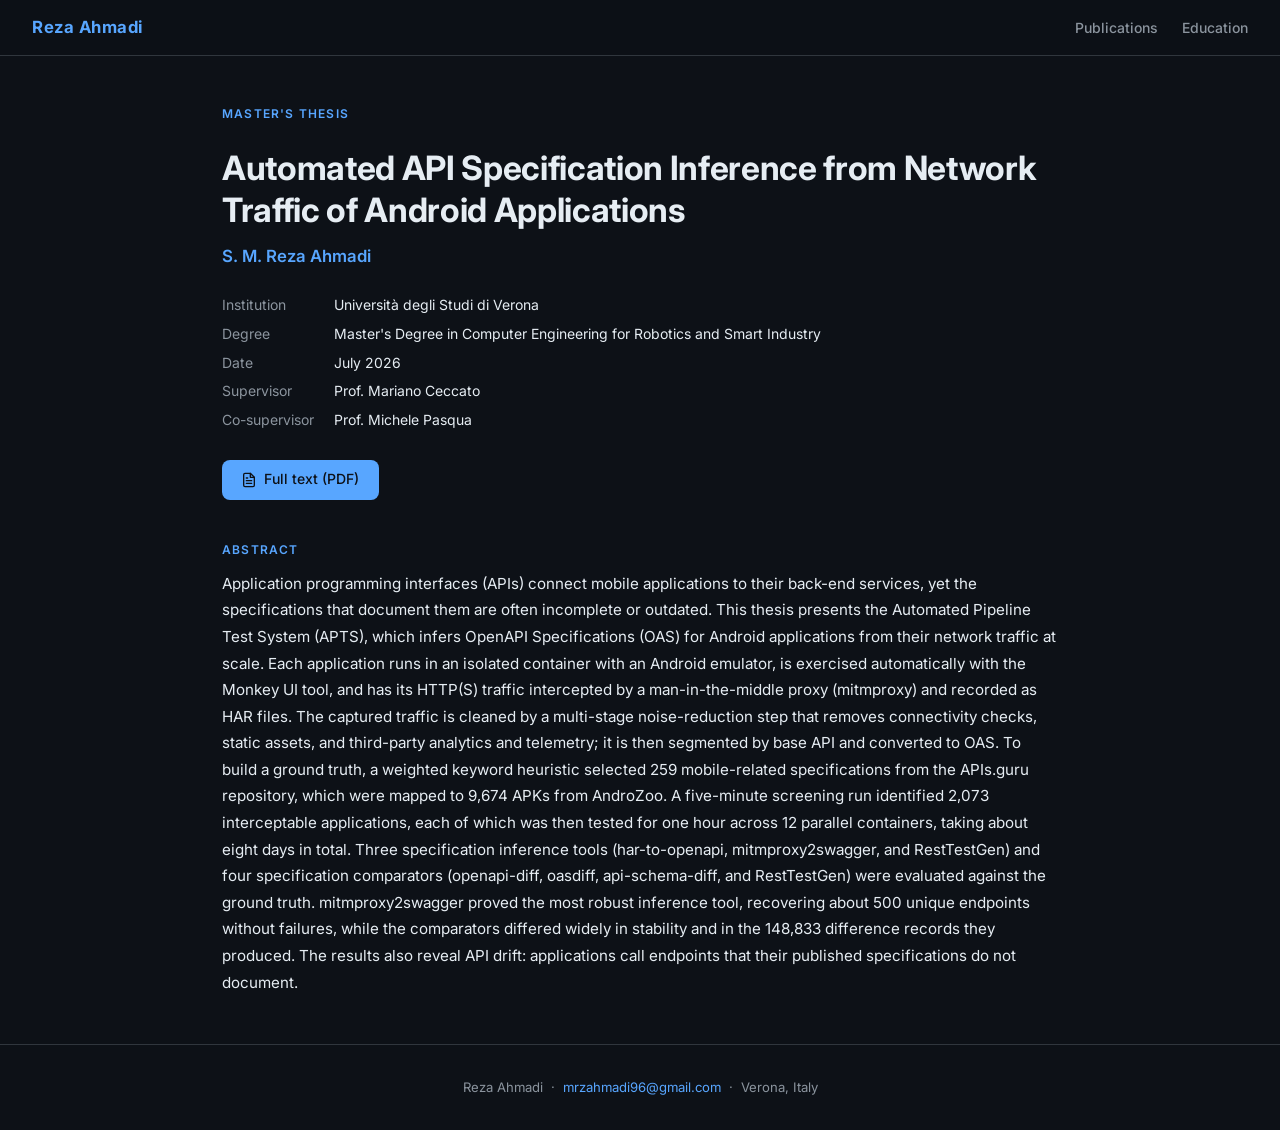
==== thesis/index.html @ 5584c2de "Add metadata for thesis" ====
<!DOCTYPE html>
<html lang="en">
<head>
  <meta charset="UTF-8" />
  <meta name="viewport" content="width=device-width, initial-scale=1.0" />
  <title>Automated API Specification Inference from Network Traffic of Android Applications</title>
  <meta name="description" content="Master's thesis by S. M. Reza Ahmadi (Università degli Studi di Verona, 2026) on inferring OpenAPI specifications for Android applications from their network traffic." />
  <link rel="canonical" href="https://mrzahmadi.github.io/thesis/" />

  <meta name="citation_title" content="Automated API Specification Inference from Network Traffic of Android Applications">
  <meta name="citation_author" content="S. M. Reza Ahmadi">
  <meta name="citation_publication_date" content="2026/07/20">
  <meta name="citation_dissertation_institution" content="Università degli Studi di Verona">
  <meta name="citation_pdf_url" content="https://mrzahmadi.github.io/res/thesis_AASI.pdf">

  <link rel="preconnect" href="https://fonts.googleapis.com" />
  <link rel="preconnect" href="https://fonts.gstatic.com" crossorigin />
  <link href="https://fonts.googleapis.com/css2?family=Inter:wght@300;400;500;600;700&display=swap" rel="stylesheet" />
  <link rel="stylesheet" href="../style.css" />

  <script async src="https://www.googletagmanager.com/gtag/js?id=G-HFT57KHT1J"></script>
  <script>
    window.dataLayer = window.dataLayer || [];
    function gtag(){dataLayer.push(arguments);}
    gtag('js', new Date());
    gtag('config', 'G-HFT57KHT1J');
  </script>
</head>
<body>

  <nav>
    <a class="logo" href="../">Reza Ahmadi</a>
    <ul>
      <li><a href="../#publications">Publications</a></li>
      <li><a href="../#education">Education</a></li>
    </ul>
  </nav>

  <main>
    <section>
      <p class="section-title">Master's Thesis</p>
      <h1 class="thesis-title">Automated API Specification Inference from Network Traffic of Android Applications</h1>
      <p class="thesis-author">S. M. Reza Ahmadi</p>

      <dl class="thesis-meta">
        <div><dt>Institution</dt><dd>Università degli Studi di Verona</dd></div>
        <div><dt>Degree</dt><dd>Master's Degree in Computer Engineering for Robotics and Smart Industry</dd></div>
        <div><dt>Date</dt><dd>July 2026</dd></div>
        <div><dt>Supervisor</dt><dd>Prof. Mariano Ceccato</dd></div>
        <div><dt>Co-supervisor</dt><dd>Prof. Michele Pasqua</dd></div>
      </dl>

      <div class="thesis-actions">
        <a class="btn btn-primary" href="../res/thesis_AASI.pdf" target="_blank" rel="noopener">
          <svg viewBox="0 0 24 24" fill="none" stroke="currentColor" stroke-width="2" stroke-linecap="round" stroke-linejoin="round"><path d="M14 2H6a2 2 0 0 0-2 2v16a2 2 0 0 0 2 2h12a2 2 0 0 0 2-2V8z"/><polyline points="14,2 14,8 20,8"/><line x1="16" y1="13" x2="8" y2="13"/><line x1="16" y1="17" x2="8" y2="17"/><polyline points="10,9 9,9 8,9"/></svg>
          Full text (PDF)
        </a>
      </div>

      <h2 class="section-title thesis-abstract-title">Abstract</h2>
      <p class="thesis-abstract">
        Application programming interfaces (APIs) connect mobile applications to their back-end services,
        yet the specifications that document them are often incomplete or outdated. This thesis presents
        the Automated Pipeline Test System (APTS), which infers OpenAPI Specifications (OAS) for Android
        applications from their network traffic at scale. Each application runs in an isolated container
        with an Android emulator, is exercised automatically with the Monkey UI tool, and has its HTTP(S)
        traffic intercepted by a man-in-the-middle proxy (mitmproxy) and recorded as HAR files. The captured
        traffic is cleaned by a multi-stage noise-reduction step that removes connectivity checks, static
        assets, and third-party analytics and telemetry; it is then segmented by base API and converted to
        OAS. To build a ground truth, a weighted keyword heuristic selected 259 mobile-related specifications
        from the APIs.guru repository, which were mapped to 9,674 APKs from AndroZoo. A five-minute screening
        run identified 2,073 interceptable applications, each of which was then tested for one hour across
        12 parallel containers, taking about eight days in total. Three specification inference tools
        (har-to-openapi, mitmproxy2swagger, and RestTestGen) and four specification comparators
        (openapi-diff, oasdiff, api-schema-diff, and RestTestGen) were evaluated against the ground truth.
        mitmproxy2swagger proved the most robust inference tool, recovering about 500 unique endpoints
        without failures, while the comparators differed widely in stability and in the 148,833 difference
        records they produced. The results also reveal API drift: applications call endpoints that their
        published specifications do not document.
      </p>
    </section>
  </main>

  <footer>
    <p>Reza Ahmadi &nbsp;·&nbsp; <a href="mailto:mrzahmadi96@gmail.com">mrzahmadi96@gmail.com</a> &nbsp;·&nbsp; Verona, Italy</p>
  </footer>

  <script>
    document.addEventListener('click', function(e) {
      var el = e.target.closest('a, button');
      if (!el) return;
      gtag('event', 'click', {
        element_type: el.tagName.toLowerCase(),
        element_text: el.innerText.trim(),
        element_href: el.href || '',
        element_id: el.id || '',
        element_class: el.className || ''
      });
    });
  </script>

</body>
</html>
---- style.css ----
*, *::before, *::after { box-sizing: border-box; margin: 0; padding: 0; }

:root {
  --bg: #0d1117;
  --surface: #161b22;
  --surface2: #1e2530;
  --border: #30363d;
  --accent: #58a6ff;
  --accent2: #3fb950;
  --text: #e6edf3;
  --muted: #8b949e;
  --tag-bg: #1f3a5f;
  --tag-text: #79c0ff;
}

html { scroll-behavior: smooth; }

body {
  font-family: 'Inter', sans-serif;
  background: var(--bg);
  color: var(--text);
  line-height: 1.6;
  min-height: 100vh;
}

nav {
  position: sticky;
  top: 0;
  z-index: 100;
  background: rgba(13,17,23,0.85);
  backdrop-filter: blur(12px);
  border-bottom: 1px solid var(--border);
  padding: 0 2rem;
  display: flex;
  align-items: center;
  justify-content: space-between;
  height: 56px;
}

nav .logo { font-weight: 700; color: var(--accent); font-size: 1.05rem; letter-spacing: 0.03em; text-decoration: none; }
nav ul { list-style: none; display: flex; gap: 1.5rem; }
nav ul a {
  color: var(--muted);
  text-decoration: none;
  font-size: 0.875rem;
  font-weight: 500;
  transition: color 0.2s;
}
nav ul a:hover { color: var(--text); }

.hero {
  max-width: 900px;
  margin: 0 auto;
  padding: 6rem 2rem 4rem;
  text-align: center;
}

.avatar {
  width: 100px;
  height: 100px;
  border-radius: 50%;
  overflow: hidden;
  margin: 0 auto 1.5rem;
  box-shadow: 0 0 0 4px var(--surface), 0 0 0 6px var(--border);
}

.avatar img {
  width: 100%;
  height: 100%;
  object-fit: cover;
  display: block;
}

.hero h1 {
  font-size: clamp(2rem, 5vw, 3.2rem);
  font-weight: 700;
  letter-spacing: -0.02em;
  color: var(--text);
}

.hero h1 span { color: var(--accent); }

.tagline {
  margin-top: 1rem;
  font-size: 1.05rem;
  color: var(--muted);
  max-width: 640px;
  margin-left: auto;
  margin-right: auto;
}

.tagline strong { color: var(--text); }

.hero-links {
  margin-top: 2rem;
  display: flex;
  gap: 1rem;
  justify-content: center;
  flex-wrap: wrap;
}

.btn {
  display: inline-flex;
  align-items: center;
  gap: 0.45rem;
  padding: 0.55rem 1.2rem;
  border-radius: 8px;
  font-size: 0.875rem;
  font-weight: 500;
  text-decoration: none;
  transition: opacity 0.2s, transform 0.15s;
}

.btn:hover { opacity: 0.85; transform: translateY(-1px); }
.btn-primary { background: var(--accent); color: #0d1117; }
.btn-secondary { background: var(--surface2); color: var(--text); border: 1px solid var(--border); }
.btn svg { width: 16px; height: 16px; }

section {
  max-width: 900px;
  margin: 0 auto;
  padding: 3rem 2rem;
}

.section-title {
  font-size: 0.75rem;
  font-weight: 600;
  letter-spacing: 0.1em;
  text-transform: uppercase;
  color: var(--accent);
  margin-bottom: 1.5rem;
}

hr.divider {
  border: none;
  border-top: 1px solid var(--border);
  margin: 0 2rem;
}

.timeline { display: flex; flex-direction: column; gap: 1.25rem; }

.card {
  background: var(--surface);
  border: 1px solid var(--border);
  border-radius: 12px;
  padding: 1.4rem 1.6rem;
  display: grid;
  grid-template-columns: 1fr auto;
  gap: 0.25rem 1rem;
  transition: border-color 0.2s, transform 0.15s;
}

.card:hover { border-color: var(--accent); transform: translateY(-2px); }
.card-left { grid-column: 1; }
.card-right { grid-column: 2; text-align: right; }

.card-title {
  font-weight: 600;
  font-size: 0.95rem;
  color: var(--text);
}

.card-org {
  font-size: 0.85rem;
  color: var(--accent);
  font-weight: 500;
  margin-top: 0.15rem;
}

.card-location {
  font-size: 0.8rem;
  color: var(--muted);
  margin-top: 0.15rem;
}

.card-date {
  font-size: 0.8rem;
  color: var(--muted);
  white-space: nowrap;
}

.card-supervisor {
  font-size: 0.8rem;
  color: var(--muted);
  margin-top: 0.25rem;
}

.card-supervisor a {
  color: var(--muted);
  text-decoration: none;
}

.card-supervisor a:hover {
  color: var(--accent);
  text-decoration: underline;
}

.card-desc {
  grid-column: 1 / -1;
  margin-top: 0.75rem;
}

.card-desc ul {
  list-style: none;
  display: flex;
  flex-direction: column;
  gap: 0.4rem;
}

.card-desc ul li {
  font-size: 0.875rem;
  color: var(--muted);
  padding-left: 1rem;
  position: relative;
}

.card-desc ul li::before {
  content: '›';
  position: absolute;
  left: 0;
  color: var(--accent);
  font-weight: 700;
}

.badge {
  display: inline-block;
  background: var(--tag-bg);
  color: var(--tag-text);
  font-size: 0.72rem;
  font-weight: 500;
  padding: 0.2rem 0.55rem;
  border-radius: 20px;
  margin-top: 0.5rem;
}

.badge-green {
  background: #1a3a28;
  color: #56d364;
}

.badge-yellow {
  background: #3a2f00;
  color: #e3b341;
  margin-top: 0;
}

/* Publications */
.pub-list { display: flex; flex-direction: column; gap: 1rem; }

.pub-card {
  background: var(--surface);
  border: 1px solid var(--border);
  border-radius: 12px;
  padding: 1.25rem 1.6rem;
  transition: border-color 0.2s, transform 0.15s;
}

.pub-card:hover { border-color: var(--accent); transform: translateY(-2px); }

.pub-meta {
  display: flex;
  align-items: center;
  gap: 0.75rem;
  margin-bottom: 0.5rem;
}

.pub-year {
  font-size: 0.8rem;
  color: var(--muted);
  font-weight: 600;
}

.pub-title {
  font-size: 0.95rem;
  font-weight: 600;
  color: var(--text);
  font-style: italic;
  margin-bottom: 0.4rem;
}

.pub-authors {
  font-size: 0.82rem;
  color: var(--muted);
}

.pub-tip {
  margin-top: 0.9rem;
  padding: 0.7rem 1rem;
  background: var(--surface2);
  border: 1px dashed var(--border);
  border-radius: 10px;
  font-size: 0.82rem;
  color: var(--muted);
}

.pub-tip strong { color: var(--accent); }

/* Education */
.edu-grid { display: flex; flex-direction: column; gap: 1.25rem; }

.edu-card {
  background: var(--surface);
  border: 1px solid var(--border);
  border-radius: 12px;
  padding: 1.25rem 1.6rem;
  display: flex;
  justify-content: space-between;
  align-items: flex-start;
  gap: 1rem;
  transition: border-color 0.2s, transform 0.15s;
}

.edu-card:hover { border-color: var(--accent2); transform: translateY(-2px); }
.edu-degree { font-weight: 600; font-size: 0.95rem; color: var(--text); }
.edu-school { color: var(--accent2); font-size: 0.875rem; font-weight: 500; margin-top: 0.2rem; }
.edu-detail { color: var(--muted); font-size: 0.8rem; margin-top: 0.3rem; }
.edu-year { color: var(--muted); font-size: 0.8rem; white-space: nowrap; text-align: right; }

.edu-link {
  display: inline-flex;
  align-items: center;
  gap: 0.3rem;
  margin-top: 0.6rem;
  padding: 0.4rem 0.75rem;
  max-width: 100%;
  background: var(--tag-bg);
  color: var(--tag-text);
  font-size: 0.75rem;
  font-weight: 500;
  line-height: 1.35;
  border-radius: 8px;
  text-decoration: none;
  transition: opacity 0.2s, transform 0.15s;
}

.edu-link:hover { opacity: 0.85; transform: translateY(-1px); }

/* Thesis page */
.thesis-title {
  font-size: clamp(1.5rem, 3.5vw, 2.1rem);
  font-weight: 700;
  line-height: 1.25;
  letter-spacing: -0.01em;
  color: var(--text);
}

.thesis-author {
  margin-top: 0.75rem;
  font-size: 1.05rem;
  font-weight: 600;
  color: var(--accent);
}

.thesis-meta {
  margin-top: 1.5rem;
  display: grid;
  grid-template-columns: max-content 1fr;
  gap: 0.4rem 1.25rem;
  font-size: 0.875rem;
}

.thesis-meta div { display: contents; }
.thesis-meta dt { color: var(--muted); }
.thesis-meta dd { color: var(--text); }

.thesis-actions { margin-top: 1.75rem; display: flex; gap: 1rem; flex-wrap: wrap; }

.thesis-abstract-title { margin-top: 2.5rem; margin-bottom: 0.75rem; }

.thesis-abstract {
  font-size: 0.95rem;
  line-height: 1.75;
  color: var(--text);
}

/* Skills */
.skills-grid {
  display: grid;
  grid-template-columns: repeat(auto-fill, minmax(220px, 1fr));
  gap: 1rem;
}

.skill-card {
  background: var(--surface);
  border: 1px solid var(--border);
  border-radius: 10px;
  padding: 1rem 1.2rem;
}

.skill-label {
  font-size: 0.75rem;
  font-weight: 600;
  letter-spacing: 0.06em;
  text-transform: uppercase;
  color: var(--accent);
  margin-bottom: 0.6rem;
}

.skill-tags { display: flex; flex-wrap: wrap; gap: 0.4rem; }

.skill-tag {
  background: var(--surface2);
  border: 1px solid var(--border);
  color: var(--muted);
  font-size: 0.78rem;
  padding: 0.2rem 0.6rem;
  border-radius: 6px;
}

/* Awards */
.awards-list { display: flex; flex-direction: column; gap: 0.75rem; }

.award-item {
  background: var(--surface);
  border: 1px solid var(--border);
  border-radius: 10px;
  padding: 0.9rem 1.4rem;
  display: flex;
  justify-content: space-between;
  align-items: center;
  gap: 1rem;
  transition: border-color 0.2s, transform 0.15s;
}

.award-item:hover { border-color: var(--accent2); transform: translateY(-2px); }

.award-title {
  font-size: 0.9rem;
  font-weight: 600;
  color: var(--text);
}

.award-meta {
  font-size: 0.8rem;
  color: var(--muted);
  white-space: nowrap;
}

/* Languages */
.lang-grid { display: flex; flex-direction: column; }

.lang-item {
  display: flex;
  align-items: baseline;
  gap: 1.25rem;
  padding: 0.7rem 0;
  border-bottom: 1px solid var(--border);
}

.lang-item:last-child { border-bottom: none; }

.lang-name {
  font-size: 0.9rem;
  font-weight: 600;
  color: var(--text);
  min-width: 80px;
}

.lang-level {
  font-size: 0.85rem;
  color: var(--muted);
}

footer {
  border-top: 1px solid var(--border);
  text-align: center;
  padding: 2rem;
  color: var(--muted);
  font-size: 0.82rem;
}

footer a { color: var(--accent); text-decoration: none; }

@media (max-width: 640px) {
  nav { padding: 0 1rem; }
  nav ul { gap: 1rem; }
  nav ul a { font-size: 0.75rem; }

  .hero { padding: 3rem 1.25rem 2.5rem; }
  .tagline { font-size: 0.95rem; }

  section { padding: 2rem 1.25rem; }
  hr.divider { margin: 0 1.25rem; }

  .card {
    grid-template-columns: 1fr;
    padding: 1.1rem 1.2rem;
  }
  .card-right { text-align: left; }

  .edu-card { flex-direction: column; }
  .edu-year { text-align: left; }

  .award-item { flex-direction: column; align-items: flex-start; }
  .award-meta { white-space: normal; }

  .skills-grid { grid-template-columns: 1fr 1fr; }
}

@media (max-width: 400px) {
  nav ul { display: none; }
  .skills-grid { grid-template-columns: 1fr; }
  .hero-links { flex-direction: column; align-items: center; }
  .btn { width: 100%; justify-content: center; }
}
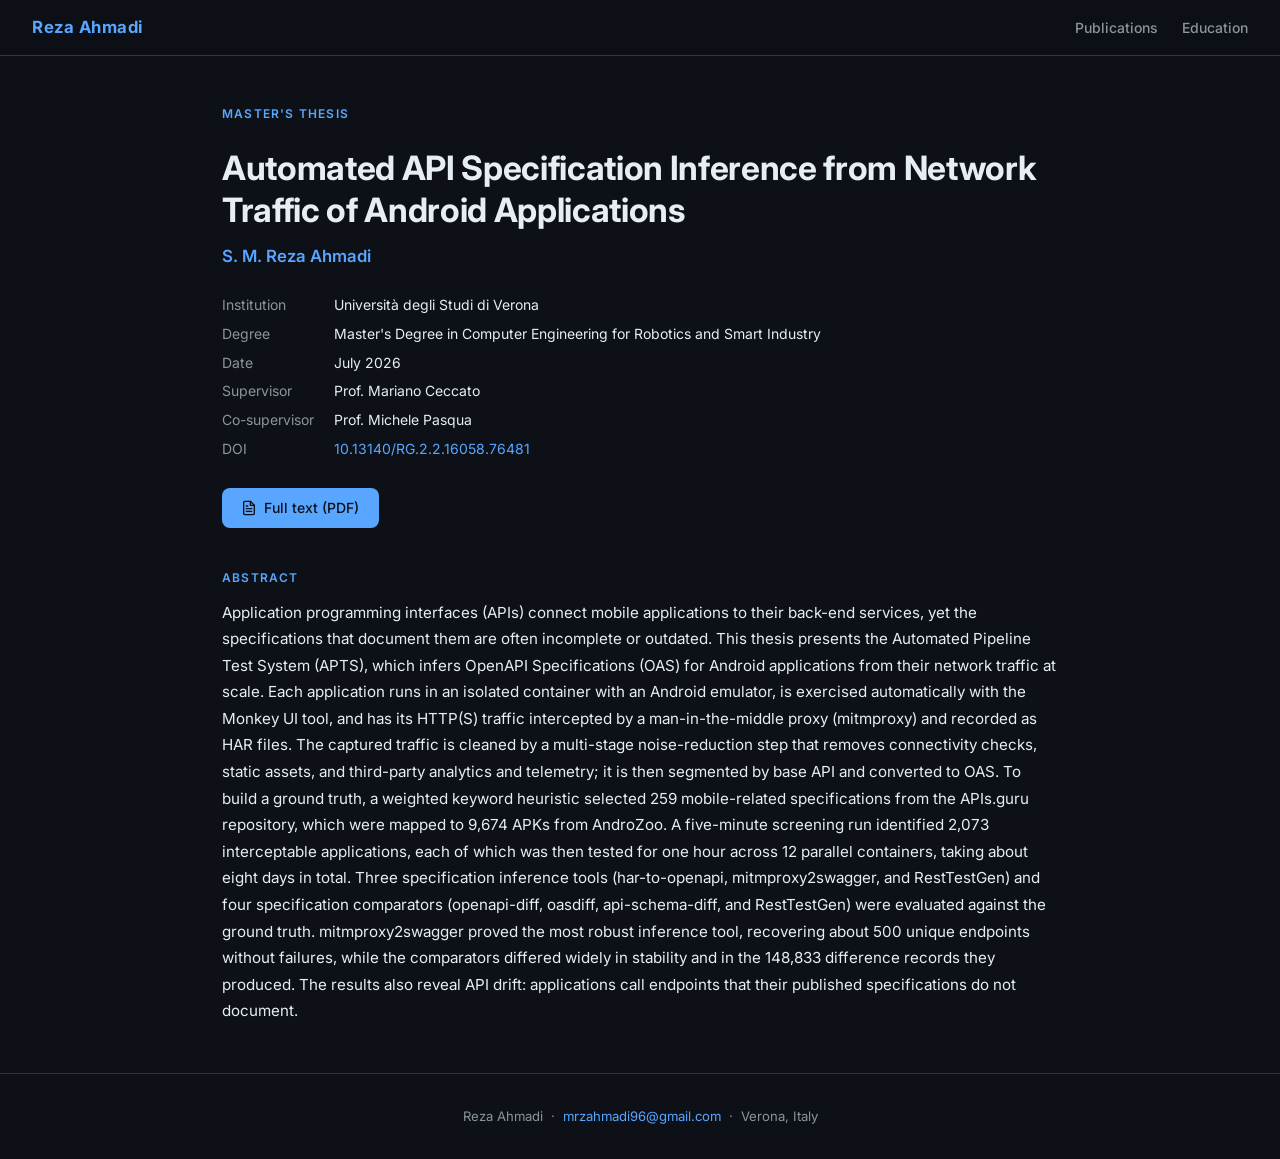
==== commit a3f11751: "Add thesis DOI" ====
--- a/thesis/index.html
+++ b/thesis/index.html
@@ -12,6 +12,7 @@
   <meta name="citation_publication_date" content="2026/07/20">
   <meta name="citation_dissertation_institution" content="Università degli Studi di Verona">
   <meta name="citation_pdf_url" content="https://mrzahmadi.github.io/res/thesis_AASI.pdf">
+  <meta name="citation_doi" content="10.13140/RG.2.2.16058.76481">
 
   <link rel="preconnect" href="https://fonts.googleapis.com" />
   <link rel="preconnect" href="https://fonts.gstatic.com" crossorigin />
@@ -48,6 +49,7 @@
         <div><dt>Date</dt><dd>July 2026</dd></div>
         <div><dt>Supervisor</dt><dd>Prof. Mariano Ceccato</dd></div>
         <div><dt>Co-supervisor</dt><dd>Prof. Michele Pasqua</dd></div>
+        <div><dt>DOI</dt><dd><a href="https://doi.org/10.13140/RG.2.2.16058.76481" target="_blank" rel="noopener">10.13140/RG.2.2.16058.76481</a></dd></div>
       </dl>
 
       <div class="thesis-actions">
--- a/style.css
+++ b/style.css
@@ -361,7 +361,9 @@
 
 .thesis-meta div { display: contents; }
 .thesis-meta dt { color: var(--muted); }
-.thesis-meta dd { color: var(--text); }
+.thesis-meta dd { color: var(--text); overflow-wrap: anywhere; }
+.thesis-meta dd a { color: var(--accent); text-decoration: none; }
+.thesis-meta dd a:hover { text-decoration: underline; }
 
 .thesis-actions { margin-top: 1.75rem; display: flex; gap: 1rem; flex-wrap: wrap; }
 
